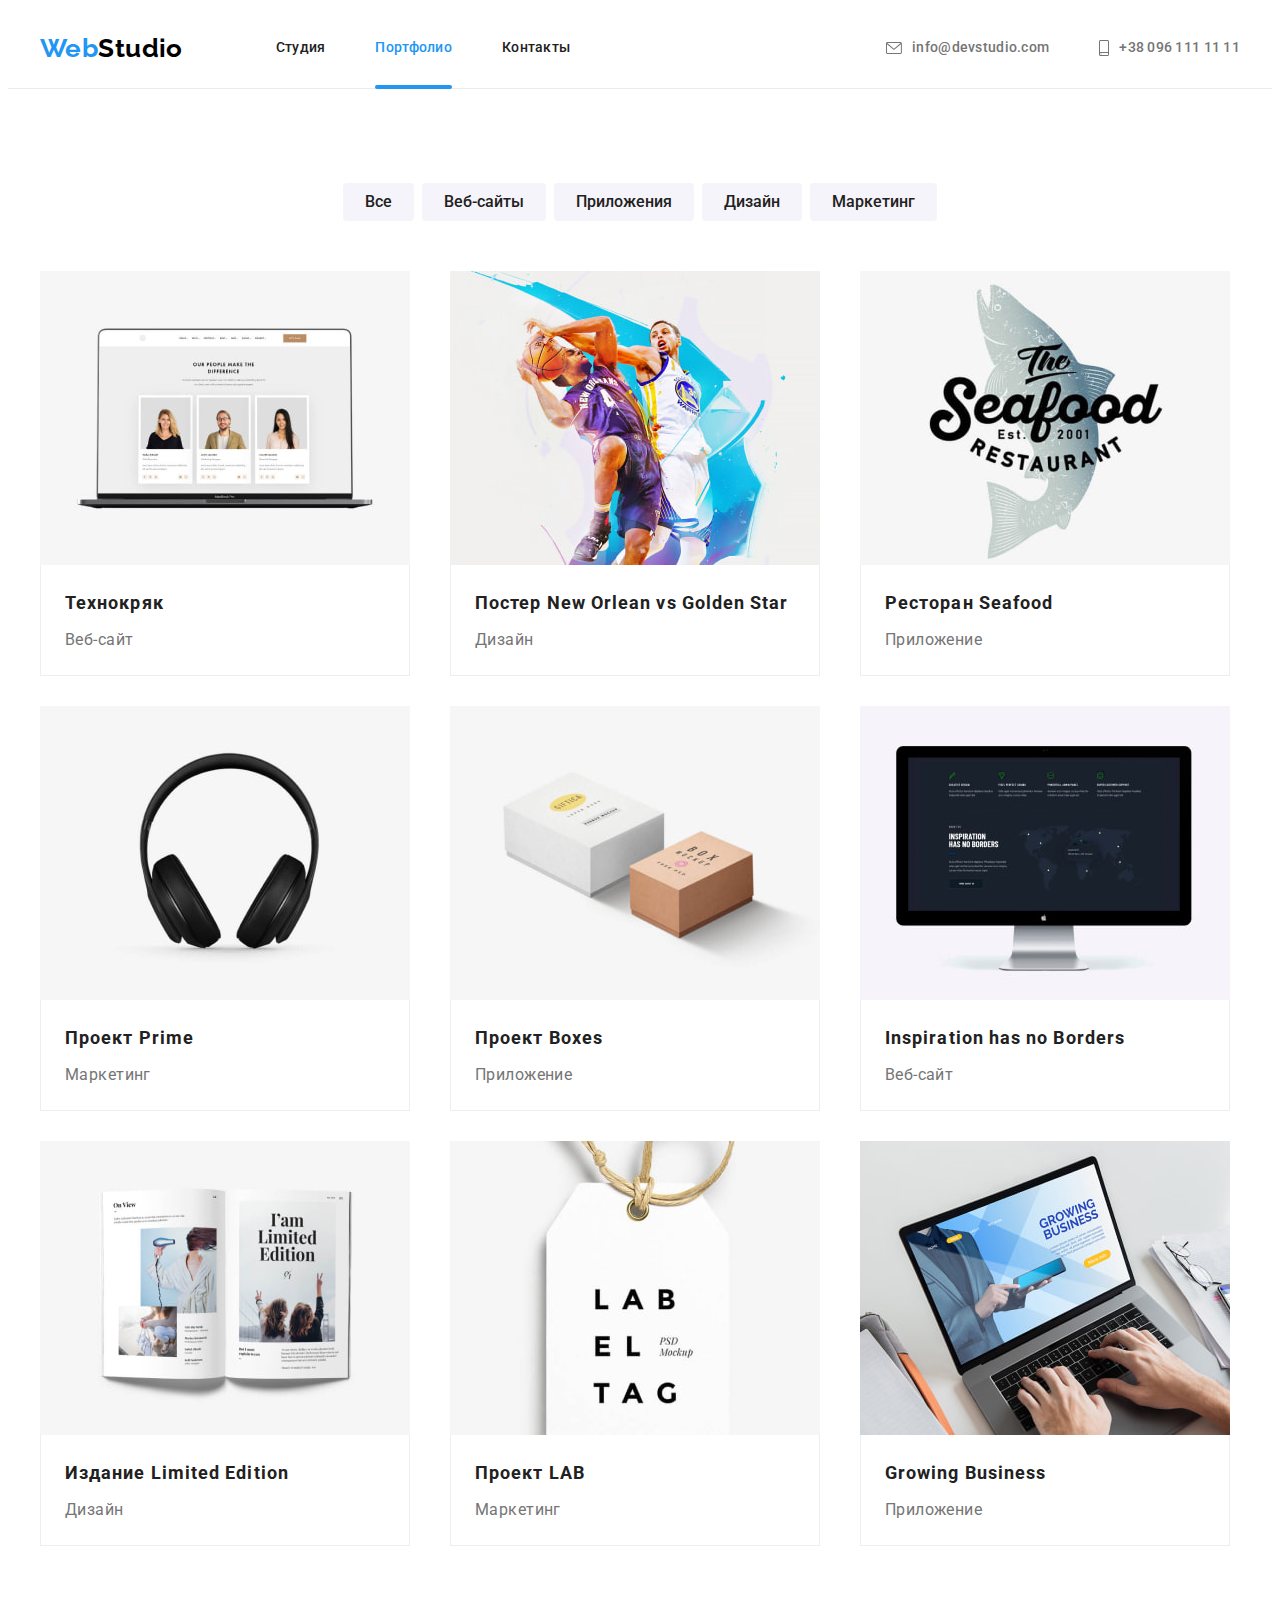
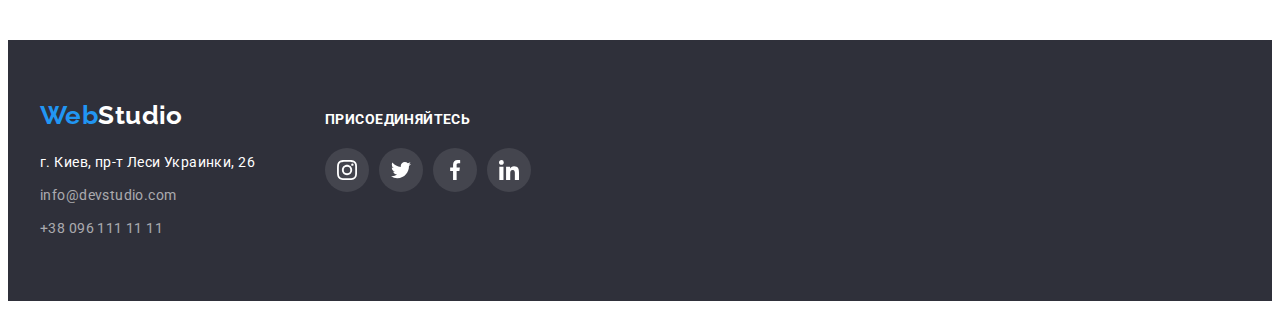
==== portfolio.html @ 12920b3c "Готова ДЗ №6" ====
<!DOCTYPE html>
<html lang="ru">
  <head>
    <meta charset="UTF-8" />
    <meta http-equiv="X-UA-Compatible" content="IE=edge" />
    <meta name="viewport" content="width=device-width, initial-scale=1.0" />
    <title>Веб студия WebStudio</title>
    <link rel="preconnect" href="https://fonts.googleapis.com" />
    <link rel="preconnect" href="https://fonts.gstatic.com" crossorigin />
    <link
      href="https://fonts.googleapis.com/css2?family=Raleway:wght@700&family=Roboto:wght@400;500;700;900&display=swap"
      rel="stylesheet"
    />
    <link
      rel="stylesheet"
      href="https://cdnjs.cloudflare.com/ajax/libs/modern-normalize/1.1.0/modern-normalize.min.css"
      integrity="sha512-wpPYUAdjBVSE4KJnH1VR1HeZfpl1ub8YT/NKx4PuQ5NmX2tKuGu6U/JRp5y+Y8XG2tV+wKQpNHVUX03MfMFn9Q=="
      crossorigin="anonymous"
      referrerpolicy="no-referrer"
    />
    <link rel="stylesheet" href="./css/styles.css" />
  </head>

  <body>
    <!-- Хедер -->
    <header>
      <div class="container main-header">
        <nav class="main-nav">
          <a class="logo position link" href="./"> <span class="logo-accent">Web</span>Studio </a>

          <ul class="site-nav">
            <li class="site-nav-item"><a class="link" href="./index.html">Студия</a></li>
            <li class="site-nav-item">
              <a class="link current" href="./portfolio.html">Портфолио</a>
            </li>
            <li class="site-nav-item"><a class="link" href="">Контакты</a></li>
          </ul>
        </nav>

        <ul class="contact">
          <li class="contact-item">
            <a class="link" href="mailto:info@devstudio.com">
              <svg class="header-icon" width="16" height="12">
                <use href="images/icons.svg#header-envelope-icon"></use>
              </svg>
              info@devstudio.com</a
            >
          </li>
          <li class="contact-item">
            <a class="link" href="tel:+380961111111">
              <svg class="header-icon" width="10" height="16">
                <use href="images/icons.svg#header-phone-icon"></use>
              </svg>
              +38 096 111 11 11</a
            >
          </li>
        </ul>
      </div>
    </header>

    <!-- Основной контент -->
    <main>
      <section class="section">
        <div class="container">
          <h1 class="visually-hidden">Портфолио</h1>
          <!-- Кнопки -->
          <ul class="filter">
            <li class="filter-item">
              <button class="button secondary" type="button">Все</button>
            </li>
            <li class="filter-item">
              <button class="button secondary" type="button">Веб-сайты</button>
            </li>
            <li class="filter-item">
              <button class="button secondary" type="button">Приложения</button>
            </li>
            <li class="filter-item">
              <button class="button secondary" type="button">Дизайн</button>
            </li>
            <li class="filter-item">
              <button class="button secondary" type="button">Маркетинг</button>
            </li>
          </ul>
          <!-- Список проектов -->
          <ul class="project">
            <li class="project-item">
              <a class="link" href="">
                <div class="product-wraper">
                  <img
                    src="./images/portfolio-1.jpg"
                    alt="На экране ноутбука главная страница сайта"
                    width="370"
                  />
                  <p class="project-description">
                    Технокряк это современная площадка распространения коронавируса. Компании
                    используют эту платформу для цифрового шпионажа и атак на защищённые сервера
                    конкурентов.
                  </p>
                </div>
                <div class="project-container">
                  <h2 class="title">Технокряк</h2>
                  <p class="text">Веб-сайт</p>
                </div>
              </a>
            </li>

            <li class="project-item">
              <a class="link" href="">
                <div class="product-wraper">
                  <img src="./images/portfolio-2.jpg" alt="Два баскетболиста" width="370" />
                  <p class="project-description">
                    Технокряк это современная площадка распространения коронавируса. Компании
                    используют эту платформу для цифрового шпионажа и атак на защищённые сервера
                    конкурентов.
                  </p>
                </div>
                <div class="project-container">
                  <h2 class="title">Постер <span lang="en">New Orlean vs Golden Star</span></h2>
                  <p class="text">Дизайн</p>
                </div>
              </a>
            </li>

            <li class="project-item">
              <a class="link" href="">
                <div class="product-wraper">
                  <img src="./images/portfolio-3.jpg" alt="Логотип ресторана" width="370" />
                  <p class="project-description">
                    Технокряк это современная площадка распространения коронавируса. Компании
                    используют эту платформу для цифрового шпионажа и атак на защищённые сервера
                    конкурентов.
                  </p>
                </div>
                <div class="project-container">
                  <h2 class="title">Ресторан <span lang="en">Seafood</span></h2>
                  <p class="text">Приложение</p>
                </div>
              </a>
            </li>

            <li class="project-item">
              <a class="link" href="">
                <div class="product-wraper">
                  <img src="./images/portfolio-4.jpg" alt="Наушники закрытого типа" width="370" />
                  <p class="project-description">
                    Технокряк это современная площадка распространения коронавируса. Компании
                    используют эту платформу для цифрового шпионажа и атак на защищённые сервера
                    конкурентов.
                  </p>
                </div>
                <div class="project-container">
                  <h2 class="title">Проект <span lang="en">Prime</span></h2>
                  <p class="text">Маркетинг</p>
                </div>
              </a>
            </li>

            <li class="project-item">
              <a class="link" href="">
                <div class="product-wraper">
                  <img src="./images/portfolio-5.jpg" alt="Две картонные коробки" width="370" />
                  <p class="project-description">
                    Технокряк это современная площадка распространения коронавируса. Компании
                    используют эту платформу для цифрового шпионажа и атак на защищённые сервера
                    конкурентов.
                  </p>
                </div>
                <div class="project-container">
                  <h2 class="title">Проект <span lang="en">Boxes</span></h2>
                  <p class="text">Приложение</p>
                </div>
              </a>
            </li>

            <li class="project-item">
              <a class="link" href="">
                <div class="product-wraper">
                  <img
                    src="./images/portfolio-6.jpg"
                    alt="На экране монитора главная страница сайта"
                    width="370"
                  />
                  <p class="project-description">
                    Технокряк это современная площадка распространения коронавируса. Компании
                    используют эту платформу для цифрового шпионажа и атак на защищённые сервера
                    конкурентов.
                  </p>
                </div>
                <div class="project-container">
                  <h2 class="title" lang="en">Inspiration has no Borders</h2>
                  <p class="text">Веб-сайт</p>
                </div>
              </a>
            </li>

            <li class="project-item">
              <a class="link" href="">
                <div class="product-wraper">
                  <img src="./images/portfolio-7.jpg" alt="Раскрытая книга" width="370" />
                  <p class="project-description">
                    Технокряк это современная площадка распространения коронавируса. Компании
                    используют эту платформу для цифрового шпионажа и атак на защищённые сервера
                    конкурентов.
                  </p>
                </div>
                <div class="project-container">
                  <h2 class="title">Издание <span lang="en">Limited Edition</span></h2>
                  <p class="text">Дизайн</p>
                </div>
              </a>
            </li>

            <li class="project-item">
              <a class="link" href="">
                <div class="product-wraper">
                  <img
                    src="./images/portfolio-8.jpg"
                    alt="Бирка с названием компании"
                    width="370"
                  />
                  <p class="project-description">
                    Технокряк это современная площадка распространения коронавируса. Компании
                    используют эту платформу для цифрового шпионажа и атак на защищённые сервера
                    конкурентов.
                  </p>
                </div>
                <div class="project-container">
                  <h2 class="title">Проект <span lang="en">LAB</span></h2>
                  <p class="text">Маркетинг</p>
                </div>
              </a>
            </li>

            <li class="project-item">
              <a class="link" href="">
                <div class="product-wraper">
                  <img
                    src="./images/portfolio-9.jpg"
                    alt="Человек печатает на ноутбуке"
                    width="370"
                  />
                  <p class="project-description">
                    Технокряк это современная площадка распространения коронавируса. Компании
                    используют эту платформу для цифрового шпионажа и атак на защищённые сервера
                    конкурентов.
                  </p>
                </div>
                <div class="project-container">
                  <h2 class="title" lang="en">Growing Business</h2>
                  <p class="text">Приложение</p>
                </div>
              </a>
            </li>
          </ul>
        </div>
      </section>
    </main>

    <!-- Футер -->
    <footer class="footer">
      <div class="container">
        <div class="footer-elements">
          <div class="first-column">
            <a class="logo dark link" href="./"> <span class="logo-accent">Web</span>Studio </a>

            <address>
              <ul class="address">
                <li class="address-item">
                  <a
                    class="link"
                    href="https://goo.gl/maps/HY3VaiPeCCJGnbPLA"
                    target="_blank"
                    rel="noopener"
                  >
                    г. Киев, пр-т Леси Украинки, 26
                  </a>
                </li>
                <li class="address-item">
                  <a class="link contact" href="mailto:info@devstudio.com">info@devstudio.com</a>
                </li>
                <li class="address-item">
                  <a class="link contact" href="tel:+380961111111">+38 096 111 11 11</a>
                </li>
              </ul>
            </address>
          </div>
          <div class="second-column">
            <p class="text">присоединяйтесь</p>

            <ul class="social-natwork-list">
              <li class="social-natwork-item">
                <a href="" class="link" aria-label="instagram">
                  <svg class="icon" width="20" height="20">
                    <use href="images/icons.svg#sn-instagram"></use>
                  </svg>
                </a>
              </li>
              <li class="social-natwork-item">
                <a href="" class="link" aria-label="twitter">
                  <svg class="icon" width="20" height="20">
                    <use href="images/icons.svg#sn-twitter"></use>
                  </svg>
                </a>
              </li>
              <li class="social-natwork-item">
                <a href="" class="link" aria-label="facebook">
                  <svg class="icon" width="20" height="20">
                    <use href="images/icons.svg#sn-facebook"></use>
                  </svg>
                </a>
              </li>
              <li class="social-natwork-item">
                <a href="" class="link" aria-label="linkedin">
                  <svg class="icon" width="20" height="20">
                    <use href="images/icons.svg#sn-linkedin"></use>
                  </svg>
                </a>
              </li>
            </ul>
          </div>
        </div>
      </div>
    </footer>
  </body>
</html>
---- css/styles.css ----
/*Цвет Логотипа: #FFFFFF ##000000

Акцент #2196F3

Цвет основного текста #212121
Вторичный цвет текста #757575
Вторичный цвет текста на темном фоне #FFFFFF
Текст емейла и телефона в футере rgba(255,255,255,.6)  
Цвет иконок #AFB1B8

Цвет фона #FFFFFF
Вторичный цвет фона #F5F4FA
Вторичный цвет фона #2F303A

Цвет подчеркивания хедера #ECECEC
Цвет рамок елементов портфолио #EEEEEE
*/

/*  Шрифты 
Raleway – 700
Roboto – 400, 500, 700, 900 */

:root {
  --logo-color: #000000;
  --dark-logo-color: #ffffff;

  --accent-color: #2196f3;

  --primary-text-color: #757575;
  --title-text-color: #212121;
  --dark-text-color: #ffffff;
  --footer-contacts-text-color: rgba(255, 255, 255, 0.6);
  --icon-color: #afb1b8;

  --primary-background-color: #ffffff;
  --light-background-color: #f5f4fa;
  --dark-background-color: #2f303a;
  --project-background-color: rgba(33, 150, 243, 0.9);

  --button-text-colour: #ffffff;
  --button-secondary-background-colour: #f5f4fa;
  --button-focus-color: #188ce8;

  --header-line: #ececec;
  --border-elements: #eeeeee;
}

h1,
h2,
h3,
h4,
h5,
h6,
p {
  margin-top: 0;
  margin-bottom: 0;
}

ul {
  list-style: none;
  padding-left: 0;
  margin-top: 0;
  margin-bottom: 0;
}

img {
  display: block;
  max-width: 100%;
  height: auto;
}

.visually-hidden {
  position: absolute;
  white-space: nowrap;
  width: 1px;
  height: 1px;
  overflow: hidden;
  border: 0;
  padding: 0;
  clip: rect(0 0 0 0);
  clip-path: inset(50%);
  margin: -1px;
}

body {
  font-family: 'Roboto', sans-serif;
  font-size: 14px;
  letter-spacing: 0.03em;

  color: var(--primary-text-color);
  background-color: var(--primary-background-color);
}

.link {
  display: inline-block;

  text-decoration: none;

  /* user-select: none; */
}

.button {
  display: inline-block;
  border: 0;
  border-radius: 4px;
  padding: 6px 22px;

  font-family: inherit;
  font-weight: 500;
  font-size: 16px;
  line-height: 1.62;
  text-align: center;

  color: var(--title-text-color);
  background-color: var(--primary-background-color);
  cursor: pointer;

  /* user-select: none; */
}

.title {
  color: var(--title-text-color);
}

.container {
  width: 1200px;
  padding: 0 15px;
  margin-right: auto;
  margin-left: auto;
  /* outline: 2px solid tomato; */
}

/* --------------------Хедер-------------------- */

header {
  border-bottom: 1px solid #ececec;
}

.main-header {
  display: flex;
  align-items: center;
}

.main-nav {
  display: flex;
  align-items: center;
}

.logo.position {
  margin-right: 93px;
}

.logo {
  font-family: Raleway, sans-serif;
  font-weight: 700;
  font-size: 26px;
  line-height: 1.19;

  color: var(--logo-color);
}

.logo-accent {
  color: var(--accent-color);
}

/* --------------------Навигация-------------------- */

.site-nav {
  display: flex;
}

.site-nav-item {
  position: relative;
}

.site-nav-item:not(:last-child) {
  margin-right: 50px;
}

.site-nav .link {
  display: block;
  padding-top: 32px;
  padding-bottom: 32px;

  font-weight: 500;
  line-height: 1.14;
  letter-spacing: 0.02em;

  color: var(--title-text-color);

  transition: color 250ms cubic-bezier(0.4, 0, 0.2, 1);
}

.site-nav .link:hover,
.site-nav .link:focus {
  color: var(--accent-color);
}

.site-nav .link.current {
  color: var(--accent-color);
}

.site-nav .link.current::after {
  content: '';
  position: absolute;
  bottom: -1px;

  display: block;
  height: 4px;
  width: 100%;

  background-color: var(--accent-color);
  border-radius: 2px;

  animation: moveCurrentDecoration 350ms cubic-bezier(0.4, 0, 0.2, 1);
}

@keyframes moveCurrentDecoration {
  0% {
    transform: scaleX(0);
    transform-origin: center left;
    opacity: 0;
  }

  100% {
    transform: scaleX(1);
    transform-origin: center left;
    opacity: 1;
  }
}

.contact {
  display: flex;
  margin-left: auto;
}

.contact .contact-item + .contact-item {
  margin-left: 50px;
}

.contact .link {
  display: flex;
  align-items: center;
  padding-top: 32px;
  padding-bottom: 32px;

  font-weight: 500;
  line-height: 1.14;
  letter-spacing: 0.02em;

  color: var(--primary-text-color);

  transition: color 250ms cubic-bezier(0.4, 0, 0.2, 1);
}

.header-icon {
  margin-right: 10px;
  fill: currentColor;
}

.contact .link:hover,
.contact .link:focus {
  color: var(--accent-color);
}

/* !--------------------Основной контент-------------------- */
/* --------------------Герой-------------------- */

.hero {
  padding-top: 200px;
  padding-bottom: 200px;

  text-align: center;
}

.hero-bcg-image {
  max-width: 1600px;
  height: 600px;
  margin-right: auto;
  margin-left: auto;
  background-color: var(--dark-background-color);
  background-image: linear-gradient(to bottom, rgba(47, 48, 58, 0.4), rgba(47, 48, 58, 0.4)),
    url(../images/bgi-hero.jpg);
  background-repeat: no-repeat;
  background-position: center;
  background-size: cover;
}

.hero-title {
  width: 696px;
  margin-left: auto;
  margin-right: auto;
  margin-bottom: 30px;

  font-weight: 900;
  font-size: 44px;
  line-height: 1.36;
  letter-spacing: 0.06em;
  text-transform: uppercase;

  color: var(--dark-text-color);
}

.button.primary {
  padding: 10px 32px;

  font-weight: 700;
  line-height: 1.87;
  letter-spacing: 0.06em;

  color: var(--button-text-colour);
  background-color: var(--accent-color);
  box-shadow: 0px 4px 4px rgba(0, 0, 0, 0.15);

  transition: background-color 250ms cubic-bezier(0.4, 0, 0.2, 1);
}

.button.primary:hover,
.button.primary:focus {
  background-color: var(--button-focus-color);
}

/* --------------------Секции-------------------- */

.section {
  padding-top: 94px;
  padding-bottom: 94px;
}

.section-title {
  margin-bottom: 50px;

  font-weight: 700;
  font-size: 36px;
  line-height: 1.17;
  text-align: center;

  color: var(--title-text-color);
}

/* --------------------Особенности-------------------- */

.feature {
  display: flex;
}

.feature .feature-item {
  flex-basis: 270px;
}

.feature .feature-item:not(:last-child) {
  margin-right: 30px;
}

.feature-container {
  display: flex;
  justify-content: center;
  align-items: center;
  width: 270px;
  height: 120px;
  margin-bottom: 30px;

  border-radius: 4px;
  background-color: var(--light-background-color);
}

.feature .title {
  margin-bottom: 10px;

  font-weight: 700;
  font-size: 14px;
  line-height: 1.13;
  text-transform: uppercase;
}

.feature .text {
  line-height: 1.71;
}

/* Чем мы занимаемся */

.service-section {
  padding-top: 0;
}

.service {
  display: flex;
}

.service .service-item {
  position: relative;

  flex-basis: 370px;
}

.service-item .title {
  position: absolute;
  bottom: 0;
  left: 0;

  display: flex;
  justify-content: center;
  align-items: center;

  width: 100%;
  height: 70px;

  font-size: 14px;
  font-weight: 700;
  line-height: 1.14;
  text-align: center;
  text-transform: uppercase;

  color: var(--dark-text-color);
  background-color: rgba(47, 48, 58, 0.8);
}

.service .service-item:not(:last-child) {
  margin-right: 30px;
}

/* --------------------Наша команда-------------------- */

.team-section {
  background-color: var(--light-background-color);
}

.team {
  display: flex;
}

.team .team-item {
  flex-basis: 270px;

  box-shadow: 0px 1px 3px rgba(0, 0, 0, 0.12), 0px 1px 1px rgba(0, 0, 0, 0.14),
    0px 2px 1px rgba(0, 0, 0, 0.2);
  border-radius: 0px 0px 4px 4px;
}

.team .team-item:not(:last-child) {
  margin-right: 30px;
}

.team > .team-item {
  background-color: var(--primary-background-color);
}

.team-container {
  padding-top: 30px;
  padding-bottom: 30px;
}

.team .title {
  margin-bottom: 10px;

  font-weight: 500;
  font-size: 16px;
  line-height: 1.19;
  text-align: center;
}

.team .text {
  margin-bottom: 16px;
  font-size: 16px;
  line-height: 1.19;
  text-align: center;
}

/* --------------------Иконки на соц сети-------------------- */

.social-natwork-list {
  display: flex;
  justify-content: center;
}

.social-natwork-item {
  width: 44px;
  height: 44px;
}

.social-natwork-item + .social-natwork-item {
  margin-left: 10px;
}

.social-natwork-list .link {
  display: flex;
  justify-content: center;
  align-items: center;
  width: 100%;
  height: 100%;

  border-radius: 50%;

  color: var(--icon-color);

  transition: color 250ms cubic-bezier(0.4, 0, 0.2, 1),
    background-color 250ms cubic-bezier(0.4, 0, 0.2, 1);
}

.social-natwork-list .icon {
  fill: currentColor;
}

.social-natwork-list .link:hover,
.social-natwork-list .link:focus {
  border-radius: 50%;
  background-color: var(--accent-color);
  color: #ffffff;
}

/* --------------------Клиенты-------------------- */

.clients {
  display: flex;
  justify-content: center;
}

.client-item {
  width: 170px;
  height: 92px;
}

.client-item + .client-item {
  margin-left: 30px;
}

.clients .link {
  display: flex;
  justify-content: center;
  align-items: center;
  width: 100%;
  height: 100%;

  border: 1px solid var(--icon-color);
  border-radius: 4px;
  color: var(--icon-color);

  transition: color 250ms cubic-bezier(0.4, 0, 0.2, 1),
    border-color 250ms cubic-bezier(0.4, 0, 0.2, 1);
}

.clients .icon {
  fill: currentColor;
}

.clients .link:hover,
.clients .link:focus {
  color: var(--accent-color);
  border-color: var(--accent-color);
}

/* Футер */
.footer {
  padding-top: 60px;
  padding-bottom: 60px;

  background-color: var(--dark-background-color);
}

/* Лого */
.logo.dark {
  margin-bottom: 20px;

  color: var(--dark-logo-color);
}

.logo-accent {
  color: var(--accent-color);
}

/* Адрес */
.address {
  font-style: normal;
}

.address .address-item:not(:last-child) {
  margin-bottom: 9px;
}

.address .link {
  line-height: 1.71;

  color: var(--dark-text-color);

  transition: color 250ms cubic-bezier(0.4, 0, 0.2, 1);
}

.address .link.contact {
  color: var(--footer-contacts-text-color);
}

.address .link:hover,
.address .link:focus {
  color: var(--accent-color);
}

.footer-elements {
  display: flex;
  align-items: baseline;
}

.footer-elements .first-column {
  margin-right: 70px;
}

.second-column .text,
.third-column .text {
  margin-bottom: 20px;

  text-transform: uppercase;
  font-weight: 700;
  line-height: 1.14;

  color: var(--dark-text-color);
}

.second-column .link {
  color: var(--dark-text-color);
  background-color: rgba(255, 255, 255, 0.1);
}

.third-column {
  margin-left: auto;
}

.footer-form {
  display: flex;
  align-items: center;
}

.mailing-input {
  width: 358px;
  height: 50px;
  padding: 0 16px;
  margin-right: 12px;

  font-size: 16px;
  line-height: 1.25;
  color: rgba(255, 255, 255, 0.6);

  background-color: transparent;
  border: 1px solid rgba(255, 255, 255, 0.3);
  box-sizing: border-box;
  filter: drop-shadow(0px 4px 4px rgba(0, 0, 0, 0.15));
  border-radius: 4px;
  outline: none;
}

.mailing-input::placeholder {
  color: rgba(255, 255, 255, 0.6);
}

.button-svg {
  display: flex;
  justify-content: center;
  align-items: center;
}

.button-svg .icon {
  margin-left: 10px;
}

/* ---------------------------------------------------------------- */
/* --------------------Страница портфолио-------------------- */

/* --------------------Кнопки-------------------- */
.button.secondary {
  color: var(--title-text-color);
  background-color: var(--button-secondary-background-colour);

  transition: color 250ms cubic-bezier(0.4, 0, 0.2, 1),
    background-color 250ms cubic-bezier(0.4, 0, 0.2, 1),
    box-shadow 250ms cubic-bezier(0.4, 0, 0.2, 1);
}

.button.secondary:hover,
.button.secondary:focus {
  color: var(--button-text-colour);
  background-color: var(--accent-color);
  box-shadow: 0px 3px 1px rgba(0, 0, 0, 0.1), 0px 1px 2px rgba(0, 0, 0, 0.08),
    0px 2px 2px rgba(0, 0, 0, 0.12);
}

.filter {
  display: flex;
  justify-content: center;
  margin-bottom: 50px;
}

.filter .filter-item:not(:last-child) {
  margin-right: 8px;
}

/* --------------------Список проектов-------------------- */

.project {
  display: flex;
  flex-wrap: wrap;
  margin-top: -30px;
  margin-left: -30px;
}

.project .project-item {
  /* flex-basis: calc((100% - 3 * 30px) / 3); */
  flex-basis: calc(100% / 3 - 30px);
  margin-top: 30px;
  margin-left: 30px;
}

.project-item .link {
  transition: box-shadow 250ms cubic-bezier(0.4, 0, 0.2, 1);
}

.project-item .link:hover,
.project-item .link:focus {
  box-shadow: 0px 1px 1px rgba(0, 0, 0, 0.12), 0px 4px 4px rgba(0, 0, 0, 0.06),
    1px 4px 6px rgba(0, 0, 0, 0.16);
}

.product-wraper {
  position: relative;
  overflow: hidden;
}

.project-description {
  position: absolute;
  top: 0;
  left: 0;

  display: flex;
  align-items: center;
  width: 100%;
  height: 100%;

  padding: 0 24px;
  font-size: 18px;
  line-height: 1.56;
  color: #ffffff;

  background-color: var(--project-background-color);

  transform: translateY(100%);
  transition: transform 250ms cubic-bezier(0.4, 0, 0.2, 1);
}

.project-item .link:hover .project-description,
.project-item .link:focus .project-description {
  transform: translateY(0);
}

.project-container {
  padding: 20px 24px;

  border: 1px solid #eeeeee;
  border-top: transparent;
}

.project .title {
  margin-bottom: 4px;

  font-weight: 700;
  font-size: 18px;
  line-height: 2;
  letter-spacing: 0.06em;
}

.project .text {
  font-size: 16px;
  line-height: 1.88;

  color: var(--primary-text-color);
}

/* ---------------------------------------------------------------- */
/* --------------------Модальное окно-------------------- */

.backdrop {
  position: fixed;
  top: 0;
  left: 0;
  bottom: 0;
  right: 0;

  background-color: rgba(0, 0, 0, 0.2);

  opacity: 1;
  transition: opacity 250ms cubic-bezier(0.4, 0, 0.2, 1),
    visibility 250ms cubic-bezier(0.4, 0, 0.2, 1);
}

/* ! При вимкненні з'явиться модалка */
.backdrop.is-hidden {
  visibility: hidden;
  opacity: 0;
  pointer-events: none;
}

.backdrop.is-hidden .modal-window {
  transform: translate(-50%, -50%) scale(1.1);
}

.modal-window {
  position: absolute;
  top: 50%;
  left: 50%;

  width: 528px;
  min-height: 581px;
  padding: 40px;

  box-shadow: 0px 1px 3px rgba(0, 0, 0, 0.12), 0px 1px 1px rgba(0, 0, 0, 0.14),
    0px 2px 1px rgba(0, 0, 0, 0.2);
  border-radius: 4px;
  background: #ffffff;

  transform: translate(-50%, -50%) scale(1);

  transition: transform 250ms cubic-bezier(0.4, 0, 0.2, 1);
}

.close-button {
  position: absolute;
  top: 8px;
  right: 8px;

  display: flex;
  justify-content: center;
  align-items: center;
  padding: 5px;

  width: 30px;
  height: 30px;

  background-color: #ffffff;
  border: 1px solid rgba(0, 0, 0, 0.1);
  border-radius: 50%;

  cursor: pointer;

  transition: fill 250ms cubic-bezier(0.4, 0, 0.2, 1);
}

.close-button:hover,
.close-button:focus {
  fill: var(--accent-color);
}

/* !----------------------------------------------- */

.modal-title {
  margin-bottom: 12px;

  font-size: 20px;
  font-weight: 700;
  line-height: 1.15;
  text-align: center;
  color: var(--title-text-color);
}

.form-field {
  margin-bottom: 10px;
}

.modal-label {
  display: block;
  margin-bottom: 4px;

  font-size: 12px;
  line-height: 1.17;
  letter-spacing: 0.01em;
}

.modal-input {
  width: 100%;
  height: 40px;
  padding: 0 10px 0 42px;

  font-size: 16px;
  color: #212121;
  background-color: transparent;

  border: 1px solid rgba(33, 33, 33, 0.2);
  border-radius: 4px;

  outline: none;

  transition: border-color 250ms cubic-bezier(0.4, 0, 0.2, 1);
}

.modal-input:focus,
.modal-textarea:focus {
  border-color: var(--accent-color);
}

.modal-input:focus + .icon {
  fill: var(--accent-color);
}

.modal-input-svg {
  position: relative;
}

.modal-input-svg .icon {
  position: absolute;
  top: 50%;
  left: 12px;
  transform: translateY(-50%);

  transition: fill 250ms cubic-bezier(0.4, 0, 0.2, 1);
}

.textarea-container {
  margin-bottom: 20px;
}

.modal-textarea {
  width: 100%;
  height: 120px;
  padding: 12px 16px;

  line-height: 1.14;
  letter-spacing: 0.01em;
  color: #212121;
  border: 1px solid rgba(33, 33, 33, 0.2);
  border-radius: 4px;

  resize: none;
  outline: none;

  transition: border-color 250ms cubic-bezier(0.4, 0, 0.2, 1);
}

.modal-textarea::placeholder {
  color: rgba(117, 117, 117, 0.5);
}

.checkbox-container {
  display: flex;
  justify-content: center;
  align-items: center;

  margin-bottom: 30px;
}

.modal-check {
  display: flex;
  justify-content: center;
  align-items: center;
  margin-right: 8px;

  width: 16px;
  height: 15px;

  border: 2px solid #212121;
  border-radius: 2px;
}

.modal-check .icon {
  fill: transparent;
}

.checkbox-item:checked + .modal-check {
  background-color: #188ce8;
  border: none;
}

.checkbox-item:checked + .modal-check > .icon {
  fill: #ffffff;
}

.checkbox-text {
  line-height: 1.71;
}

.checkbox-link {
  text-decoration: underline;
  color: var(--accent-color);
}

.submit-button-container {
  display: flex;
  justify-content: center;
  align-items: center;
}

.submit-button {
  width: 200px;
  height: 50px;

  color: var(--button-text-colour);
  background-color: var(--accent-color);

  box-shadow: 0px 4px 4px rgba(0, 0, 0, 0.15);

  transition: background-color 250ms cubic-bezier(0.4, 0, 0.2, 1);
}

.submit-button:hover,
.submit-button:focus {
  background-color: var(--button-focus-color);
}
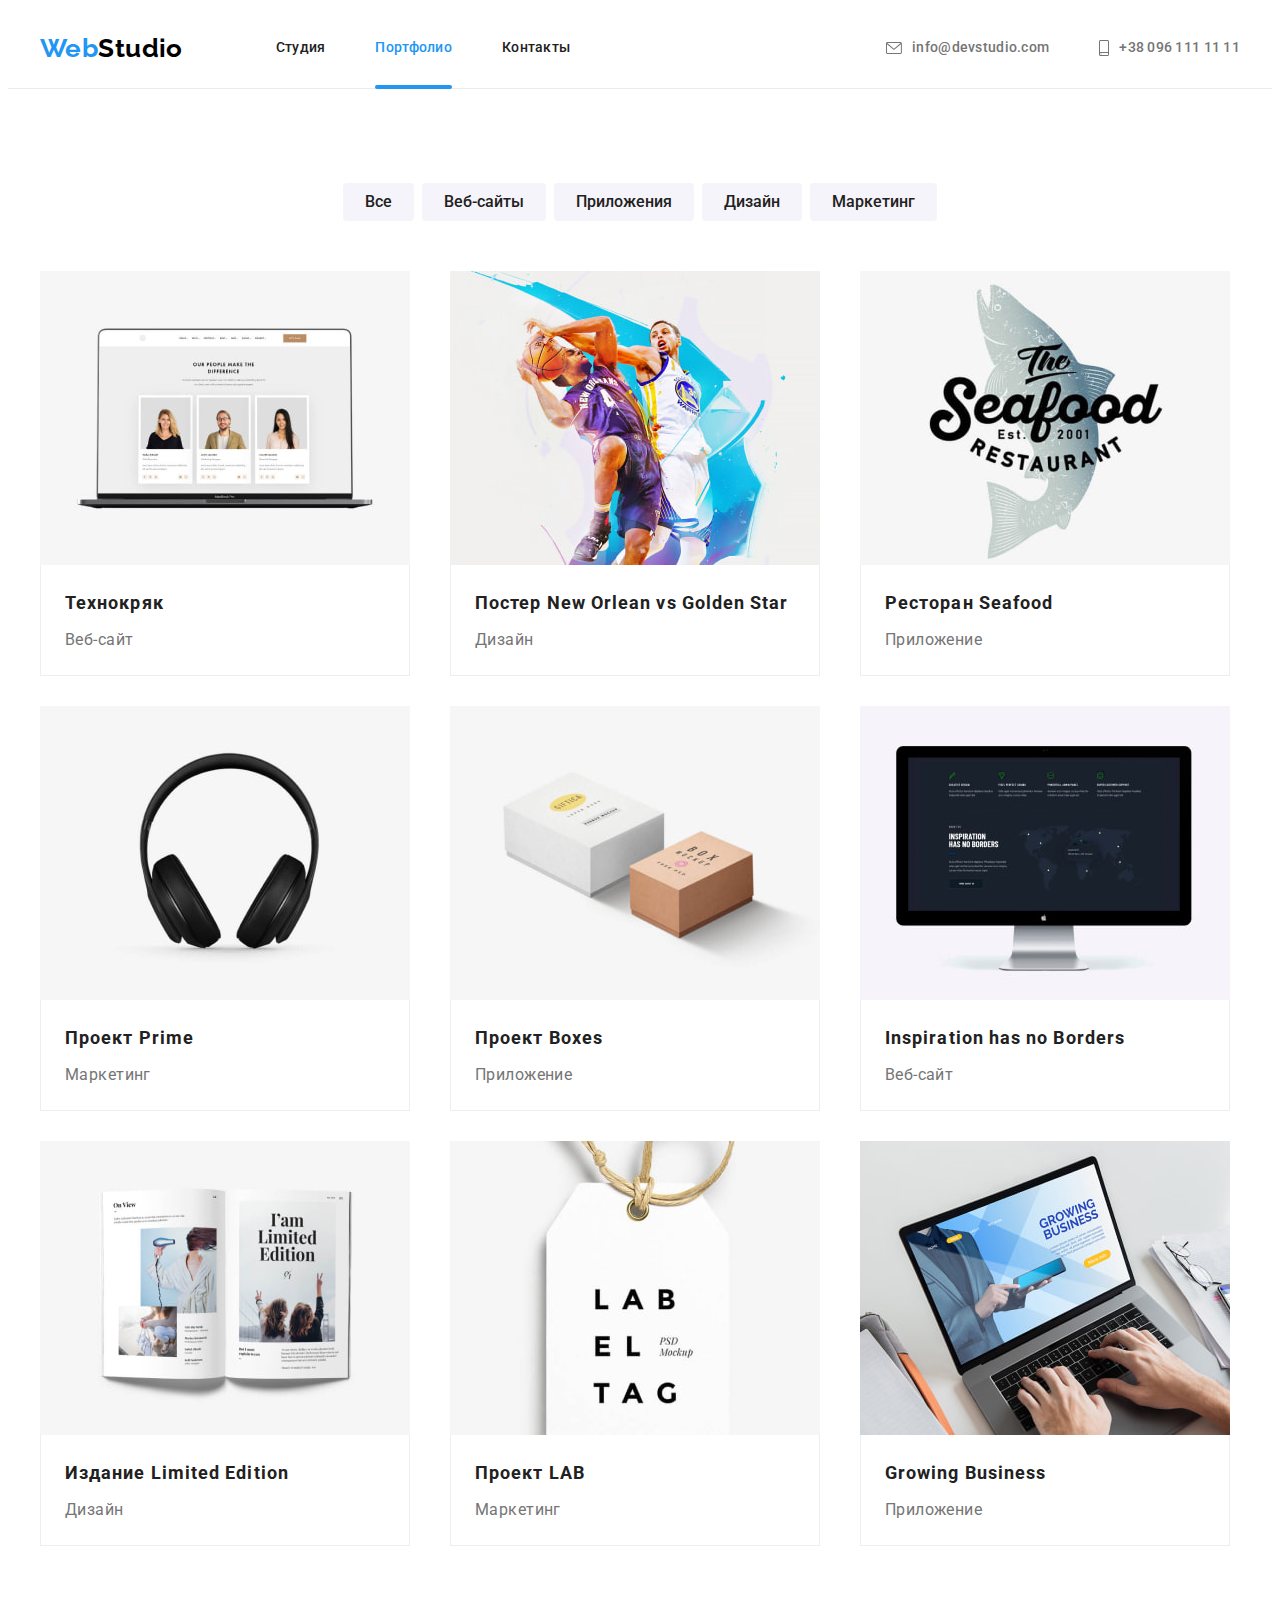
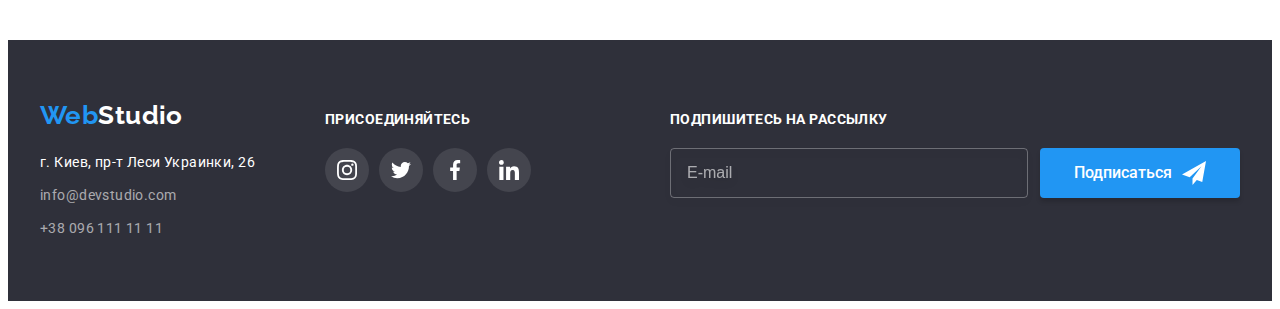
==== commit eb74a7fa: "Fix Portfolio footer" ====
--- a/portfolio.html
+++ b/portfolio.html
@@ -258,66 +258,86 @@
 
     <!-- Футер -->
     <footer class="footer">
-      <div class="container">
-        <div class="footer-elements">
-          <div class="first-column">
-            <a class="logo dark link" href="./"> <span class="logo-accent">Web</span>Studio </a>
-
-            <address>
-              <ul class="address">
-                <li class="address-item">
-                  <a
-                    class="link"
-                    href="https://goo.gl/maps/HY3VaiPeCCJGnbPLA"
-                    target="_blank"
-                    rel="noopener"
-                  >
-                    г. Киев, пр-т Леси Украинки, 26
-                  </a>
-                </li>
-                <li class="address-item">
-                  <a class="link contact" href="mailto:info@devstudio.com">info@devstudio.com</a>
-                </li>
-                <li class="address-item">
-                  <a class="link contact" href="tel:+380961111111">+38 096 111 11 11</a>
-                </li>
-              </ul>
-            </address>
-          </div>
-          <div class="second-column">
-            <p class="text">присоединяйтесь</p>
-
-            <ul class="social-natwork-list">
-              <li class="social-natwork-item">
-                <a href="" class="link" aria-label="instagram">
-                  <svg class="icon" width="20" height="20">
-                    <use href="images/icons.svg#sn-instagram"></use>
-                  </svg>
+      <div class="container footer-elements">
+        <div class="first-column">
+          <a class="logo dark link" href="./"> <span class="logo-accent">Web</span>Studio </a>
+
+          <address>
+            <ul class="address">
+              <li class="address-item">
+                <a
+                  class="link"
+                  href="https://goo.gl/maps/HY3VaiPeCCJGnbPLA"
+                  target="_blank"
+                  rel="noopener"
+                >
+                  г. Киев, пр-т Леси Украинки, 26
                 </a>
               </li>
-              <li class="social-natwork-item">
-                <a href="" class="link" aria-label="twitter">
-                  <svg class="icon" width="20" height="20">
-                    <use href="images/icons.svg#sn-twitter"></use>
-                  </svg>
-                </a>
+              <li class="address-item">
+                <a class="link contact" href="mailto:info@devstudio.com">info@devstudio.com</a>
               </li>
-              <li class="social-natwork-item">
-                <a href="" class="link" aria-label="facebook">
-                  <svg class="icon" width="20" height="20">
-                    <use href="images/icons.svg#sn-facebook"></use>
-                  </svg>
-                </a>
-              </li>
-              <li class="social-natwork-item">
-                <a href="" class="link" aria-label="linkedin">
-                  <svg class="icon" width="20" height="20">
-                    <use href="images/icons.svg#sn-linkedin"></use>
-                  </svg>
-                </a>
+              <li class="address-item">
+                <a class="link contact" href="tel:+380961111111">+38 096 111 11 11</a>
               </li>
             </ul>
-          </div>
+          </address>
+        </div>
+
+        <div class="second-column">
+          <p class="text">присоединяйтесь</p>
+          <ul class="social-natwork-list">
+            <li class="social-natwork-item">
+              <a href="" class="link" aria-label="instagram">
+                <svg class="icon" width="20" height="20">
+                  <use href="images/icons.svg#sn-instagram"></use>
+                </svg>
+              </a>
+            </li>
+            <li class="social-natwork-item">
+              <a href="" class="link" aria-label="twitter">
+                <svg class="icon" width="20" height="20">
+                  <use href="images/icons.svg#sn-twitter"></use>
+                </svg>
+              </a>
+            </li>
+            <li class="social-natwork-item">
+              <a href="" class="link" aria-label="facebook">
+                <svg class="icon" width="20" height="20">
+                  <use href="images/icons.svg#sn-facebook"></use>
+                </svg>
+              </a>
+            </li>
+            <li class="social-natwork-item">
+              <a href="" class="link" aria-label="linkedin">
+                <svg class="icon" width="20" height="20">
+                  <use href="images/icons.svg#sn-linkedin"></use>
+                </svg>
+              </a>
+            </li>
+          </ul>
+        </div>
+
+        <div class="third-column">
+          <p class="text">Подпишитесь на рассылку</p>
+          <form class="footer-form">
+            <label for="mailing"></label>
+            <input
+              class="mailing-input"
+              type="email"
+              name="mailing"
+              id="mailing"
+              placeholder="E-mail"
+              required
+            />
+
+            <button class="submit-button button button-svg" type="submit">
+              Подписаться
+              <svg class="icon" width="24" height="24">
+                <use href="images/icons.svg#icon-send"></use>
+              </svg>
+            </button>
+          </form>
         </div>
       </div>
     </footer>
--- a/css/styles.css
+++ b/css/styles.css
@@ -831,7 +831,7 @@
   width: 30px;
   height: 30px;
 
-  background-color: #ffffff;
+  background-color: transparent;
   border: 1px solid rgba(0, 0, 0, 0.1);
   border-radius: 50%;
 
@@ -921,6 +921,7 @@
   line-height: 1.14;
   letter-spacing: 0.01em;
   color: #212121;
+  background-color: transparent;
   border: 1px solid rgba(33, 33, 33, 0.2);
   border-radius: 4px;
 
